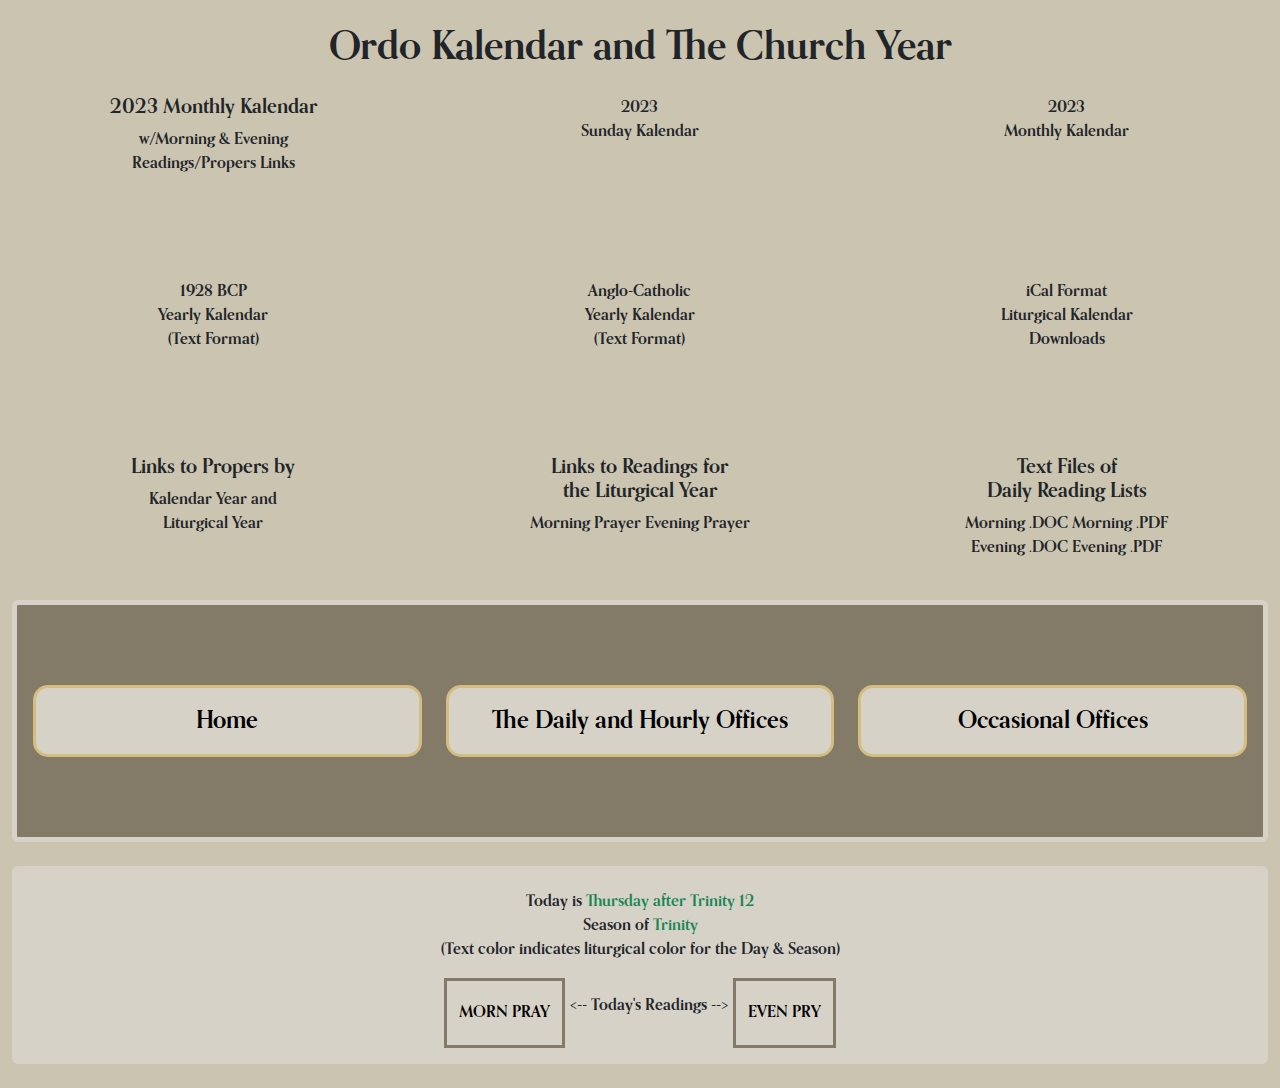
==== church-year.html @ a22a6d5c "update all" ====
<!doctype html>
<html lang="en">
<head>
    <meta charset="utf-8">
    <meta content="width=device-width, initial-scale=1" name="viewport">
    <link href="assets/images/favicon.ico" rel="icon" type="image/x-icon">
    <title>Ordo Kalendar and The Church Year - Common Prayer Online</title>
    <link href="assets/vendor/Bootstrap/css/bootstrap.min.css" rel="stylesheet"/>
    <link href="assets/vendor/FontAwesome/css/all.min.css" rel="stylesheet"/>
    <link href='assets/vendor/Animate/animate.min.css' rel='stylesheet'/>
    <link href="assets/css/style.css" rel="stylesheet"/>
</head>
<body>

<section class="container-fluid">
    <div class="row">
        <div class="col-12 mt-4 text-center">
            <h1>Ordo Kalendar and The Church Year</h1>
        </div>
        <div class="col-lg-4 mt-3 text-center">
            <a class="text-decoration-none text-dark" href="#">
                <h5>
                    2023 Monthly Kalendar
                </h5>
                <p>
                    w/Morning & Evening<br/>
                    Readings/Propers Links
                </p>
            </a>
            <i class="fa-regular fa-Kalendar-days fa-6x mt-3"></i>
        </div>
        <div class="col-lg-4 mt-3 text-center">
            <a class="text-decoration-none text-dark" href="#">
                <p>
                    2023<br/>
                    Sunday Kalendar
                </p>
            </a>
            <i class="fa-regular fa-Kalendar-days fa-6x mt-3"></i>
        </div>
        <div class="col-lg-4 mt-3 text-center">
            <a class="text-decoration-none text-dark" href="#">
                <p>
                    2023<br/>
                    Monthly Kalendar
                </p>
            </a>
            <i class="fa-regular fa-Kalendar-days fa-6x mt-3"></i>
        </div>
    </div>
    <div class="row mt-5">
        <div class="col-lg-4 mt-3 text-center">
            <a class="text-decoration-none text-dark" href="#">
                <p>
                    1928 BCP<br/>
                    Yearly Kalendar<br/>
                    (Text Format)
                </p>
            </a>
            <i class="fa-regular fa-Kalendar-days fa-6x mt-3"></i>
        </div>
        <div class="col-lg-4 mt-3 text-center">
            <a class="text-decoration-none text-dark" href="#">
                <p>
                    Anglo-Catholic<br/>
                    Yearly Kalendar<br/>
                    (Text Format)
                </p>
            </a>
            <i class="fa-regular fa-Kalendar-days fa-6x mt-3"></i>
        </div>
        <div class="col-lg-4 mt-3 text-center">
            <a class="text-decoration-none text-dark" href="#">
                <p>
                    iCal Format<br/>
                    Liturgical Kalendar<br/>
                    Downloads
                </p>
            </a>
            <i class="fa-regular fa-Kalendar-days fa-6x mt-3"></i>
        </div>
    </div>
    <div class="row mt-5">
        <div class="col-lg-4 mt-3 text-center">
            <h5>
                Links to Propers by
            </h5>
            <a class="text-decoration-none text-dark" href="#">
                <p>
                    Kalendar Year and<br/>
                    Liturgical Year
                </p>
            </a>
        </div>
        <div class="col-lg-4 mt-3 text-center">
            <h5>
                Links to Readings for<br/>
                the Liturgical Year
            </h5>
            <a class="text-decoration-none text-dark" href="#">
                <p>

                    Morning Prayer Evening Prayer
                </p>
            </a>
        </div>
        <div class="col-lg-4 mt-3 text-center">
            <h5>
                Text Files of<br/>
                Daily Reading Lists
            </h5>
            <a class="text-decoration-none text-dark" href="#">
                <p>
                    Morning .DOC Morning .PDF<br/>
                    Evening .DOC Evening .PDF
                </p>
            </a>
        </div>
    </div>
</section>

<section class="container-fluid">
    <div class="card mt-4 cpo-card-btn wow fadeInDown" data-wow-delay="0.5s" data-wow-duration="1s">
        <div class="row">
            <div class="col-lg-4 mb-3">
                <a class="btn btn-primary cpo-btn-home w-100" href="index.html">Home</a>
            </div>
            <div class="col-lg-4 mb-3">
                <a class="btn btn-primary cpo-btn-home w-100" href="daily-office.html">The Daily and Hourly Offices</a>
            </div>
            <div class="col-lg-4 mb-3">
                <a class="btn btn-primary cpo-btn-home w-100" href="occasional-office.html">Occasional Offices</a>
            </div>
        </div>
    </div>
</section>

<section class="container-fluid mb-4">
    <div class="card cpo-footer-card mt-4 text-center pt-4 pb-3 wow fadeInDown" data-wow-duration="1s" data-wow-delay="0.5s">
        <p>
            Today is <span class="text-success">Thursday after Trinity 12</span>
            <br/>
            Season of <span class="text-success">Trinity</span>
            <br/>
            (Text color indicates liturgical color for the Day & Season)
        </p>
        <div class="row">
            <div class="col-lg-4 mx-auto">
                <div class="d-flex justify-content-center">
                    <a class="btn btn-primary cpo-home-btn d-flex justify-content-center align-items-center" href="#">
                        MORN PRAY
                    </a>
                    <p class="mt-3 d-lg-none d-block"><-Today's Readings-></p>
                    <p class="mt-3 d-lg-block d-none"><-- Today's Readings --></p>
                    <a class="btn btn-primary cpo-home-btn d-flex justify-content-center align-items-center" href="#">
                        EVEN PRY
                    </a>
                </div>
            </div>
        </div>
    </div>
</section>
<script src="assets/vendor/Bootstrap/js/bootstrap.bundle.min.js"></script>
<script src="assets/vendor/jQuery/jquery-3.6.4.min.js"></script>
<script src="assets/vendor/OwlCarousel/js/owl.carousel.min.js"></script>
<script src="assets/vendor/Wow/wow.js"></script>
<script src="assets/js/main.js"></script>
</body>
</html>
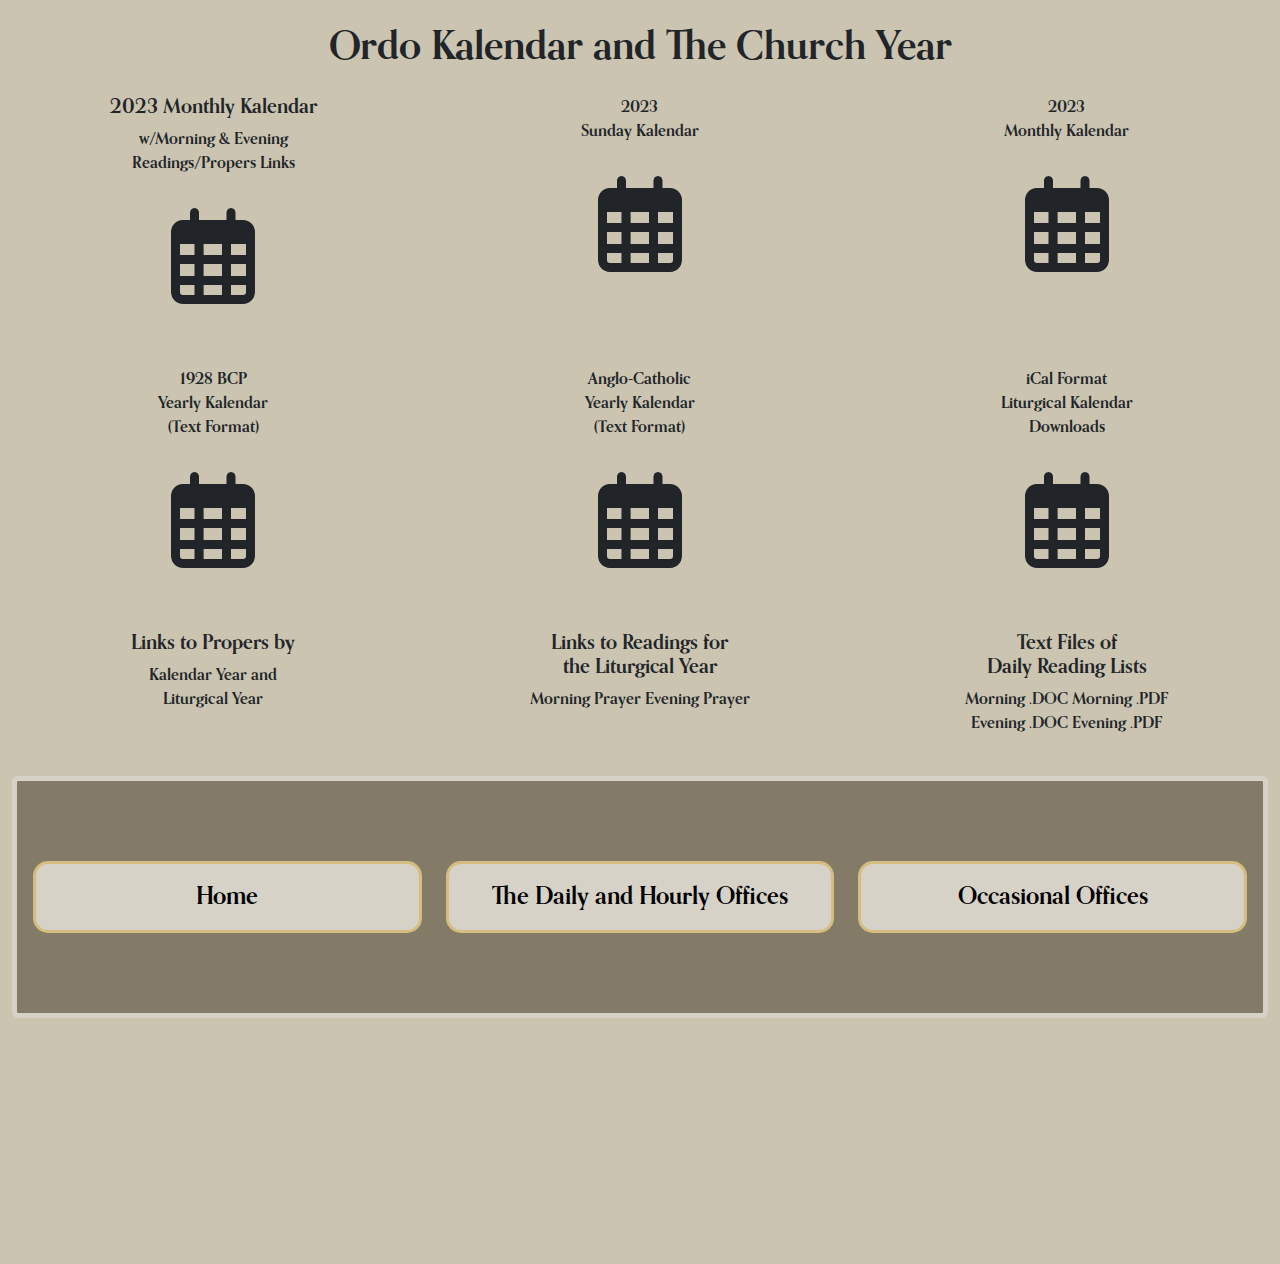
==== commit 99969951: "update all" ====
--- a/church-year.html
+++ b/church-year.html
@@ -27,7 +27,7 @@
                     Readings/Propers Links
                 </p>
             </a>
-            <i class="fa-regular fa-Kalendar-days fa-6x mt-3"></i>
+            <i class="fa-regular fa-calendar-days fa-6x mt-3"></i>
         </div>
         <div class="col-lg-4 mt-3 text-center">
             <a class="text-decoration-none text-dark" href="#">
@@ -36,7 +36,7 @@
                     Sunday Kalendar
                 </p>
             </a>
-            <i class="fa-regular fa-Kalendar-days fa-6x mt-3"></i>
+            <i class="fa-regular fa-calendar-days fa-6x mt-3"></i>
         </div>
         <div class="col-lg-4 mt-3 text-center">
             <a class="text-decoration-none text-dark" href="#">
@@ -45,7 +45,7 @@
                     Monthly Kalendar
                 </p>
             </a>
-            <i class="fa-regular fa-Kalendar-days fa-6x mt-3"></i>
+            <i class="fa-regular fa-calendar-days fa-6x mt-3"></i>
         </div>
     </div>
     <div class="row mt-5">
@@ -57,7 +57,7 @@
                     (Text Format)
                 </p>
             </a>
-            <i class="fa-regular fa-Kalendar-days fa-6x mt-3"></i>
+            <i class="fa-regular fa-calendar-days fa-6x mt-3"></i>
         </div>
         <div class="col-lg-4 mt-3 text-center">
             <a class="text-decoration-none text-dark" href="#">
@@ -67,7 +67,7 @@
                     (Text Format)
                 </p>
             </a>
-            <i class="fa-regular fa-Kalendar-days fa-6x mt-3"></i>
+            <i class="fa-regular fa-calendar-days fa-6x mt-3"></i>
         </div>
         <div class="col-lg-4 mt-3 text-center">
             <a class="text-decoration-none text-dark" href="#">
@@ -77,7 +77,7 @@
                     Downloads
                 </p>
             </a>
-            <i class="fa-regular fa-Kalendar-days fa-6x mt-3"></i>
+            <i class="fa-regular fa-calendar-days fa-6x mt-3"></i>
         </div>
     </div>
     <div class="row mt-5">
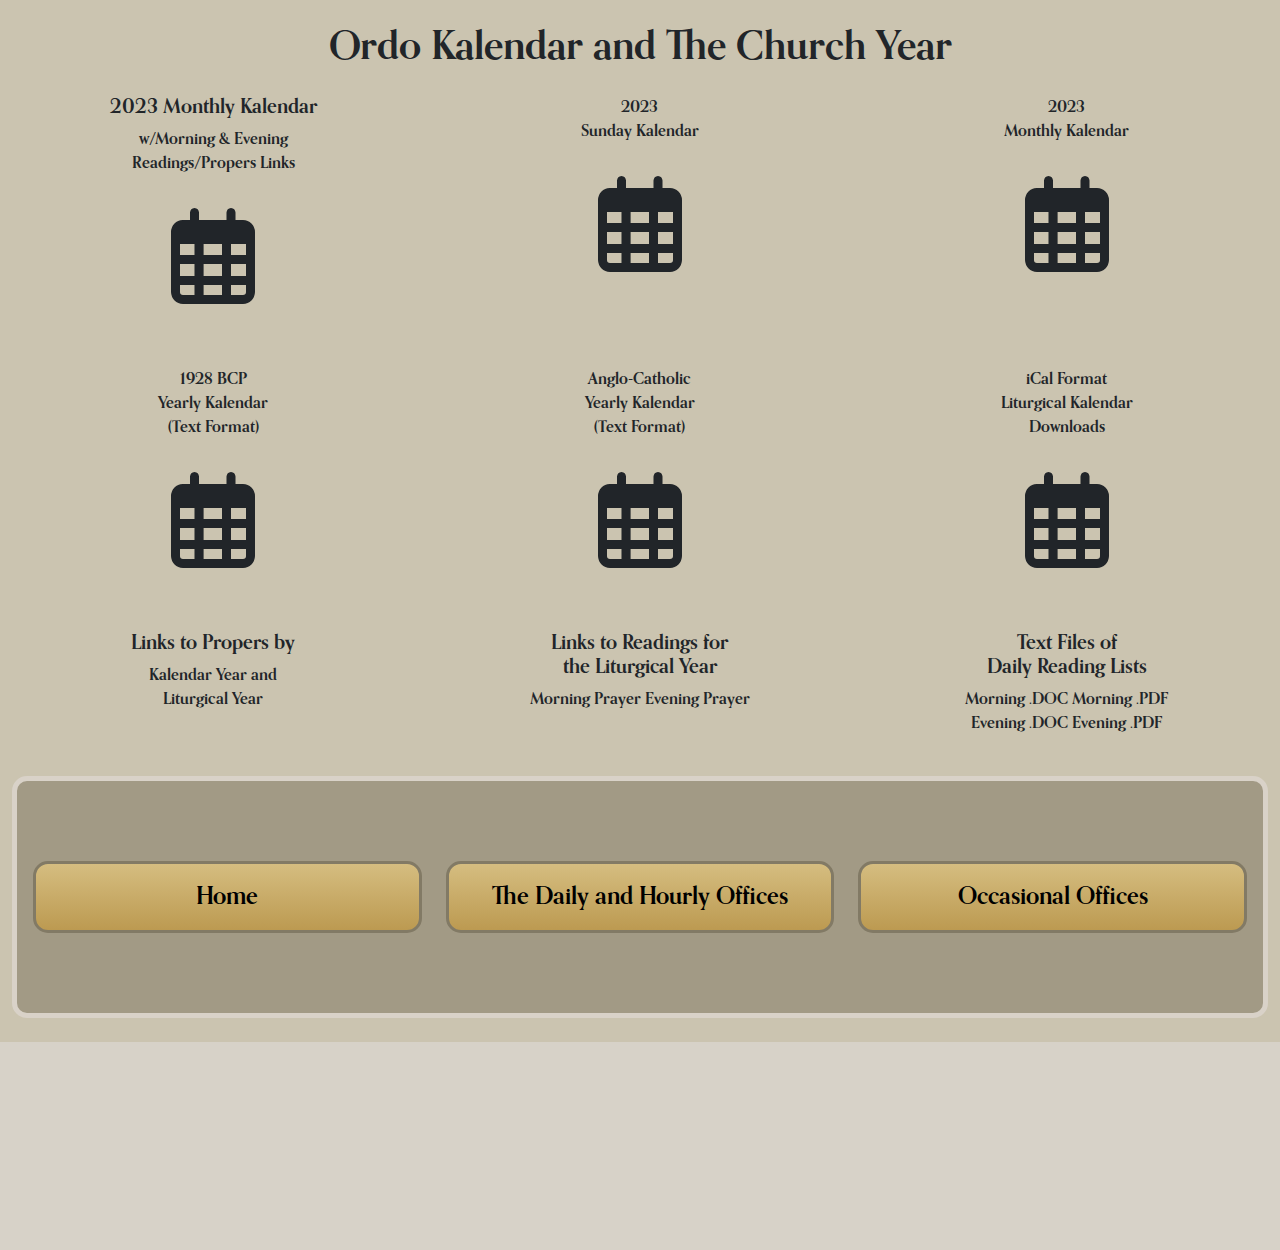
==== commit 82c490bd: "update files" ====
--- a/church-year.html
+++ b/church-year.html
@@ -12,6 +12,7 @@
 </head>
 <body>
 
+<!-- Church Year Start -->
 <section class="container-fluid">
     <div class="row">
         <div class="col-12 mt-4 text-center">
@@ -118,9 +119,11 @@
         </div>
     </div>
 </section>
+<!-- Church Year End -->
 
+<!-- Main Button Start -->
 <section class="container-fluid">
-    <div class="card mt-4 cpo-card-btn wow fadeInDown" data-wow-delay="0.5s" data-wow-duration="1s">
+    <div class="card mt-4 cpo-card-btn wow fadeInDown" data-wow-duration="1s" data-wow-delay="0.5s">
         <div class="row">
             <div class="col-lg-4 mb-3">
                 <a class="btn btn-primary cpo-btn-home w-100" href="index.html">Home</a>
@@ -134,32 +137,41 @@
         </div>
     </div>
 </section>
+<!-- Main Button End -->
 
-<section class="container-fluid mb-4">
-    <div class="card cpo-footer-card mt-4 text-center pt-4 pb-3 wow fadeInDown" data-wow-duration="1s" data-wow-delay="0.5s">
-        <p>
-            Today is <span class="text-success">Thursday after Trinity 12</span>
-            <br/>
-            Season of <span class="text-success">Trinity</span>
-            <br/>
-            (Text color indicates liturgical color for the Day & Season)
-        </p>
-        <div class="row">
-            <div class="col-lg-4 mx-auto">
-                <div class="d-flex justify-content-center">
-                    <a class="btn btn-primary cpo-home-btn d-flex justify-content-center align-items-center" href="#">
-                        MORN PRAY
-                    </a>
-                    <p class="mt-3 d-lg-none d-block"><-Today's Readings-></p>
-                    <p class="mt-3 d-lg-block d-none"><-- Today's Readings --></p>
-                    <a class="btn btn-primary cpo-home-btn d-flex justify-content-center align-items-center" href="#">
-                        EVEN PRY
-                    </a>
+<!-- Footer Start -->
+<section class="cpo-footer-bg">
+    <div class="container-fluid pb-4">
+        <div class="card cpo-footer-card mt-4 text-center pt-4 pb-3 wow fadeInDown" data-wow-duration="1s"
+             data-wow-delay="0.5s">
+            <p>
+                Today is <span class="bishop-purple">Thursday after Trinity 12</span>
+                <br/>
+                Season of <span class="bishop-purple">Trinity</span>
+                <br/>
+                (Text color indicates liturgical color for the Day & Season)
+            </p>
+            <div class="row">
+                <div class="col-lg-6 mx-auto">
+                    <div class="d-flex justify-content-center">
+                        <a class="btn btn-primary cpo-footer-btn d-flex justify-content-center align-items-center"
+                           href="#">
+                            MORNING PRAYER
+                        </a>
+                        <p class="mt-3 d-lg-none d-block"><i class="fa-solid fa-arrow-left"></i>Today's Readings<i class="fa-solid fa-arrow-right"></i></p>
+                        <p class="mt-3 d-lg-block d-none"><i class="fa-solid fa-arrow-left"></i> Today's Readings <i class="fa-solid fa-arrow-right"></i></p>
+                        <a class="btn btn-primary cpo-footer-btn d-flex justify-content-center align-items-center"
+                           href="#">
+                            EVENING PRAYER
+                        </a>
+                    </div>
                 </div>
             </div>
         </div>
     </div>
 </section>
+<!-- Footer End -->
+
 <script src="assets/vendor/Bootstrap/js/bootstrap.bundle.min.js"></script>
 <script src="assets/vendor/jQuery/jquery-3.6.4.min.js"></script>
 <script src="assets/vendor/OwlCarousel/js/owl.carousel.min.js"></script>
--- a/assets/css/style.css
+++ b/assets/css/style.css
@@ -13,55 +13,55 @@
     src: url("../fonts/Orpheus-Pro-Medium.otf");
 }
 
-body{
+body {
     background: #cbc4b0;
-    font-family: 'Orpheus-Pro-Bold',sans-serif;
+    font-family: 'Orpheus-Pro-Bold', sans-serif;
 }
 
 
-.cole-stone{
+.cole-stone {
     color: #a29987;
 }
 
-.york-gray{
+.york-gray {
     color: #d3ccba;
 }
 
-.bruton-white{
+.bruton-white {
     color: #d7d2c8;
 }
 
-.pelham-gray{
+.pelham-gray {
     color: #847a68;
 }
 
-.palace-ocher{
+.palace-ocher {
     color: #bc9a51;
 }
 
-.bishop-purple{
+.bishop-purple {
     color: #67032f;
 }
 
-.cpo-logo{
+.cpo-logo {
     max-width: 150px;
 }
 
-.cpo-title{
+.cpo-title {
     letter-spacing: 5px;
 }
 
-.cpo-home-image{
-    border:5px solid #847a68;
+.cpo-home-image {
+    border: 5px solid #847a68;
 }
 
-.cpo-card{
-    border:5px solid #847a68;
+.cpo-card {
+    border: 5px solid #847a68;
     background: #d7d2c8;
 }
 
-.cpo-home-btn{
-    border:3px solid #847a68;
+.cpo-home-btn {
+    border: 3px solid #847a68;
     border-radius: unset;
     background: #d7d2c8;
     color: black;
@@ -70,21 +70,22 @@
     margin: auto;
 }
 
-.cpo-home-btn:hover,.cpo-home-btn:active{
-    border:3px solid #847a68 !important;
+.cpo-home-btn:hover, .cpo-home-btn:active {
+    border: 3px solid #847a68 !important;
     background: #847a68 !important;
     color: black !important;
 }
 
-.cpo-card-btn{
-    background: #847a68;
+.cpo-card-btn {
+    background: #a29a85;
     padding: 5rem 1rem 4rem;
-    border:5px solid #d7d2c8;
+    border: 5px solid #d9d2c8;
+    border-radius: 15px;
 }
 
-.cpo-btn-home{
-    background: #d7d2c8;
-    border:3px solid #d5bd80;
+.cpo-btn-home {
+    background-image: linear-gradient(#d5bd80, #bc9a51);
+    border: 3px solid #827a65;
     color: black;
     font-size: 1.5rem;
     font-weight: bold;
@@ -93,13 +94,40 @@
     border-radius: 15px;
 }
 
-.cpo-btn-home:hover,.cpo-btn-home:active{
-    border:3px solid #d5bd80 !important;
-    background: #d5bd80 !important;
-    color: black !important;
+.cpo-btn-home:hover, .cpo-btn-home:active {
+    background-image: linear-gradient(#bc9a51, #bc9a51);
+    border: 3px solid #827a65;
+    color: black;
+    font-size: 1.5rem;
+    font-weight: bold;
+    padding-top: 15px;
+    padding-bottom: 15px;
+    border-radius: 15px;
 }
 
-.cpo-footer-card{
+.cpo-footer-bg {
+    background: #d7d2c8;
+}
+
+.cpo-footer-card {
     background: #d7d2c8;
     border: unset;
 }
+
+.cpo-footer-btn {
+    border: 3px solid #847a68;
+    border-radius: 10px;
+    background: #bc9a51;
+    color: black;
+    font-weight: bold;
+    margin: auto;
+}
+
+.cpo-footer-btn:hover, .cpo-footer-btn:active {
+    border: 3px solid #847a68;
+    border-radius: 10px;
+    background: #d5bd80;
+    color: black;
+    font-weight: bold;
+    margin: auto;
+}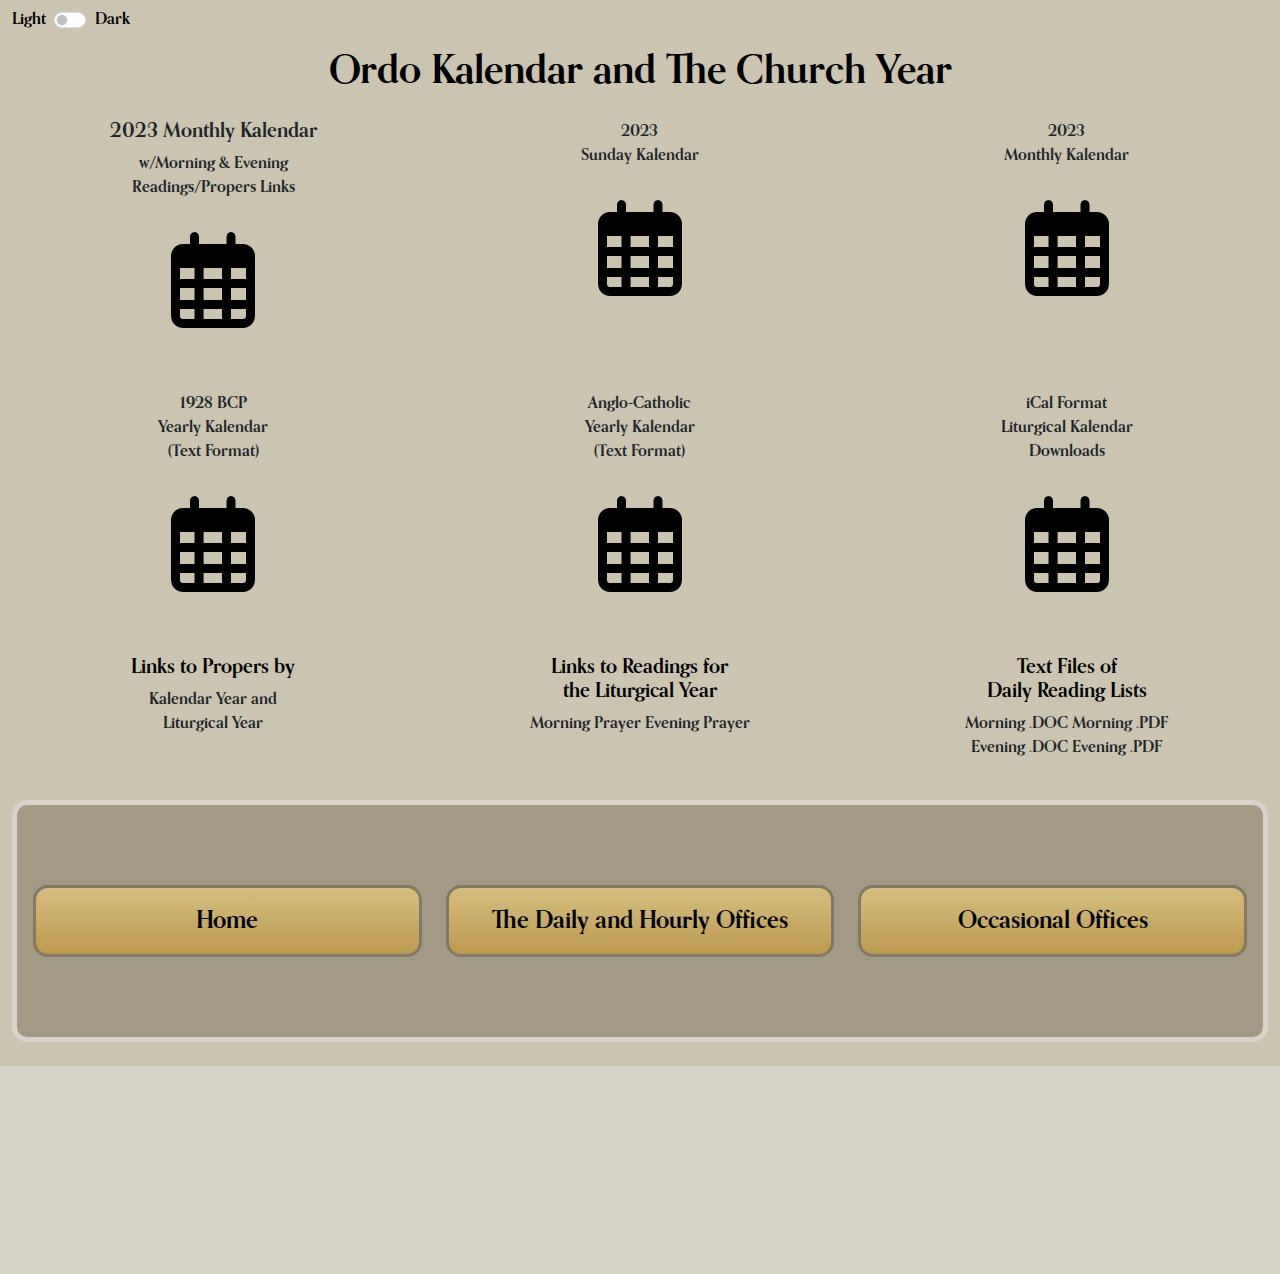
==== commit c76a66aa: "update files" ====
--- a/church-year.html
+++ b/church-year.html
@@ -11,11 +11,24 @@
     <link href="assets/css/style.css" rel="stylesheet"/>
 </head>
 <body>
+<div class="container-fluid form-check form-switch mt-2 position-absolute" style="padding-left: unset">
+    <div class="row mx-lg-0 mx-auto" style="max-width: 125px">
+        <div class="col-4">
+            <label class="form-check-label" for="darkModeSwitch">Light</label>
+        </div>
+        <div class="col-4">
+            <input class="form-check-input" type="checkbox" role="switch" id="darkModeSwitch" style="margin-left: unset;">
+        </div>
+        <div class="col-4">
+            <label class="form-check-label" for="darkModeSwitch">Dark</label>
+        </div>
+    </div>
+</div>
 
 <!-- Church Year Start -->
 <section class="container-fluid">
     <div class="row">
-        <div class="col-12 mt-4 text-center">
+        <div class="col-12 pt-5 text-center">
             <h1>Ordo Kalendar and The Church Year</h1>
         </div>
         <div class="col-lg-4 mt-3 text-center">
--- a/assets/css/style.css
+++ b/assets/css/style.css
@@ -13,8 +13,22 @@
     src: url("../fonts/Orpheus-Pro-Medium.otf");
 }
 
+
+/* Light Mode */
+:root {
+    --background-color: #cbc4b0;
+    --text-color: #000;
+}
+
+/* Dark Mode */
+.dark-mode {
+    --background-color: #222;
+    --text-color: #fff;
+}
+
 body {
-    background: #cbc4b0;
+    background-color: var(--background-color);
+    color: var(--text-color);
     font-family: 'Orpheus-Pro-Bold', sans-serif;
 }
 
@@ -95,9 +109,9 @@
 }
 
 .cpo-btn-home:hover, .cpo-btn-home:active {
-    background-image: linear-gradient(#bc9a51, #bc9a51);
-    border: 3px solid #827a65;
-    color: black;
+    background-image: linear-gradient(#bc9a51, #bc9a51) !important;
+    border: 3px solid #827a65 !important;
+    color: black !important;
     font-size: 1.5rem;
     font-weight: bold;
     padding-top: 15px;
@@ -124,10 +138,22 @@
 }
 
 .cpo-footer-btn:hover, .cpo-footer-btn:active {
-    border: 3px solid #847a68;
-    border-radius: 10px;
-    background: #d5bd80;
+    border: 3px solid #847a68 !important;
+    border-radius: 10px !important;
+    background: #d5bd80 !important;
     color: black;
     font-weight: bold;
     margin: auto;
-}+}
+
+.cpo-content-page-title{
+    display: inline-block;
+    padding-bottom: 5px;
+    border-bottom: 3px solid var(--text-color);;
+}
+
+#text-container {
+    font-size: 16px;
+}
+
+
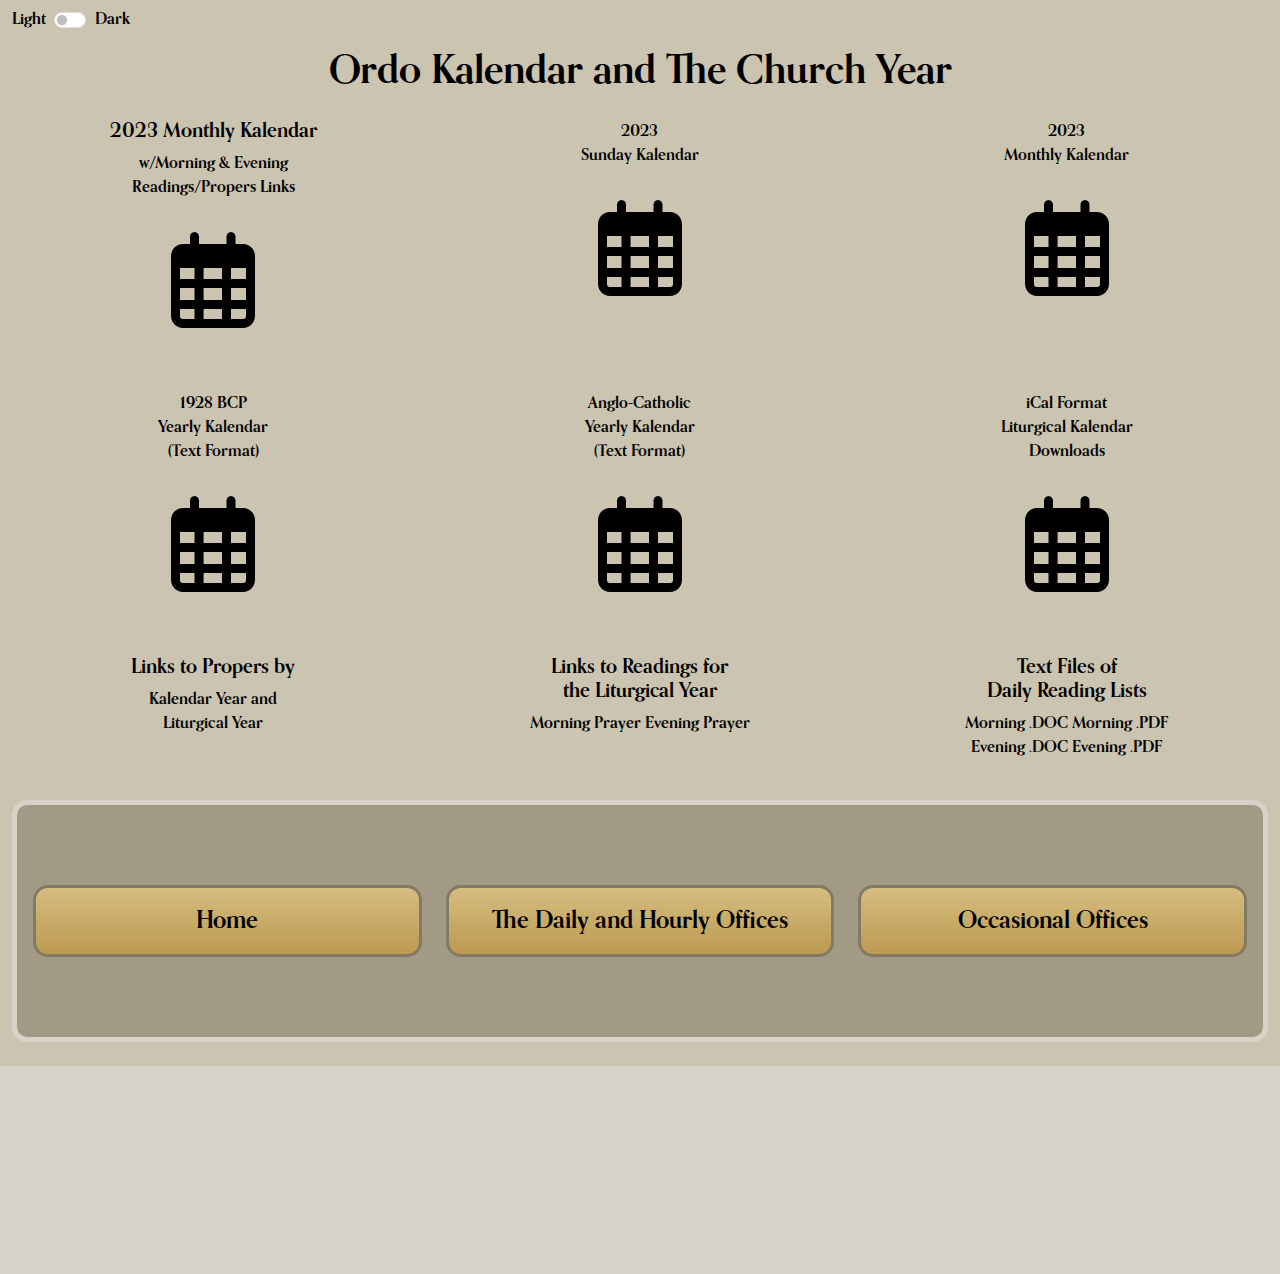
==== commit c82ec579: "update all" ====
--- a/church-year.html
+++ b/church-year.html
@@ -32,7 +32,7 @@
             <h1>Ordo Kalendar and The Church Year</h1>
         </div>
         <div class="col-lg-4 mt-3 text-center">
-            <a class="text-decoration-none text-dark" href="#">
+            <a class="text-decoration-none cpo-text" href="#">
                 <h5>
                     2023 Monthly Kalendar
                 </h5>
@@ -44,7 +44,7 @@
             <i class="fa-regular fa-calendar-days fa-6x mt-3"></i>
         </div>
         <div class="col-lg-4 mt-3 text-center">
-            <a class="text-decoration-none text-dark" href="#">
+            <a class="text-decoration-none cpo-text" href="#">
                 <p>
                     2023<br/>
                     Sunday Kalendar
@@ -53,7 +53,7 @@
             <i class="fa-regular fa-calendar-days fa-6x mt-3"></i>
         </div>
         <div class="col-lg-4 mt-3 text-center">
-            <a class="text-decoration-none text-dark" href="#">
+            <a class="text-decoration-none cpo-text" href="#">
                 <p>
                     2023<br/>
                     Monthly Kalendar
@@ -64,7 +64,7 @@
     </div>
     <div class="row mt-5">
         <div class="col-lg-4 mt-3 text-center">
-            <a class="text-decoration-none text-dark" href="#">
+            <a class="text-decoration-none cpo-text" href="#">
                 <p>
                     1928 BCP<br/>
                     Yearly Kalendar<br/>
@@ -74,7 +74,7 @@
             <i class="fa-regular fa-calendar-days fa-6x mt-3"></i>
         </div>
         <div class="col-lg-4 mt-3 text-center">
-            <a class="text-decoration-none text-dark" href="#">
+            <a class="text-decoration-none cpo-text" href="#">
                 <p>
                     Anglo-Catholic<br/>
                     Yearly Kalendar<br/>
@@ -84,7 +84,7 @@
             <i class="fa-regular fa-calendar-days fa-6x mt-3"></i>
         </div>
         <div class="col-lg-4 mt-3 text-center">
-            <a class="text-decoration-none text-dark" href="#">
+            <a class="text-decoration-none cpo-text" href="#">
                 <p>
                     iCal Format<br/>
                     Liturgical Kalendar<br/>
@@ -99,7 +99,7 @@
             <h5>
                 Links to Propers by
             </h5>
-            <a class="text-decoration-none text-dark" href="#">
+            <a class="text-decoration-none cpo-text" href="#">
                 <p>
                     Kalendar Year and<br/>
                     Liturgical Year
@@ -111,7 +111,7 @@
                 Links to Readings for<br/>
                 the Liturgical Year
             </h5>
-            <a class="text-decoration-none text-dark" href="#">
+            <a class="text-decoration-none cpo-text" href="#">
                 <p>
 
                     Morning Prayer Evening Prayer
@@ -123,7 +123,7 @@
                 Text Files of<br/>
                 Daily Reading Lists
             </h5>
-            <a class="text-decoration-none text-dark" href="#">
+            <a class="text-decoration-none cpo-text" href="#">
                 <p>
                     Morning .DOC Morning .PDF<br/>
                     Evening .DOC Evening .PDF
--- a/assets/css/style.css
+++ b/assets/css/style.css
@@ -156,4 +156,6 @@
     font-size: 16px;
 }
 
-
+.cpo-text{
+    color: var(--text-color);
+}
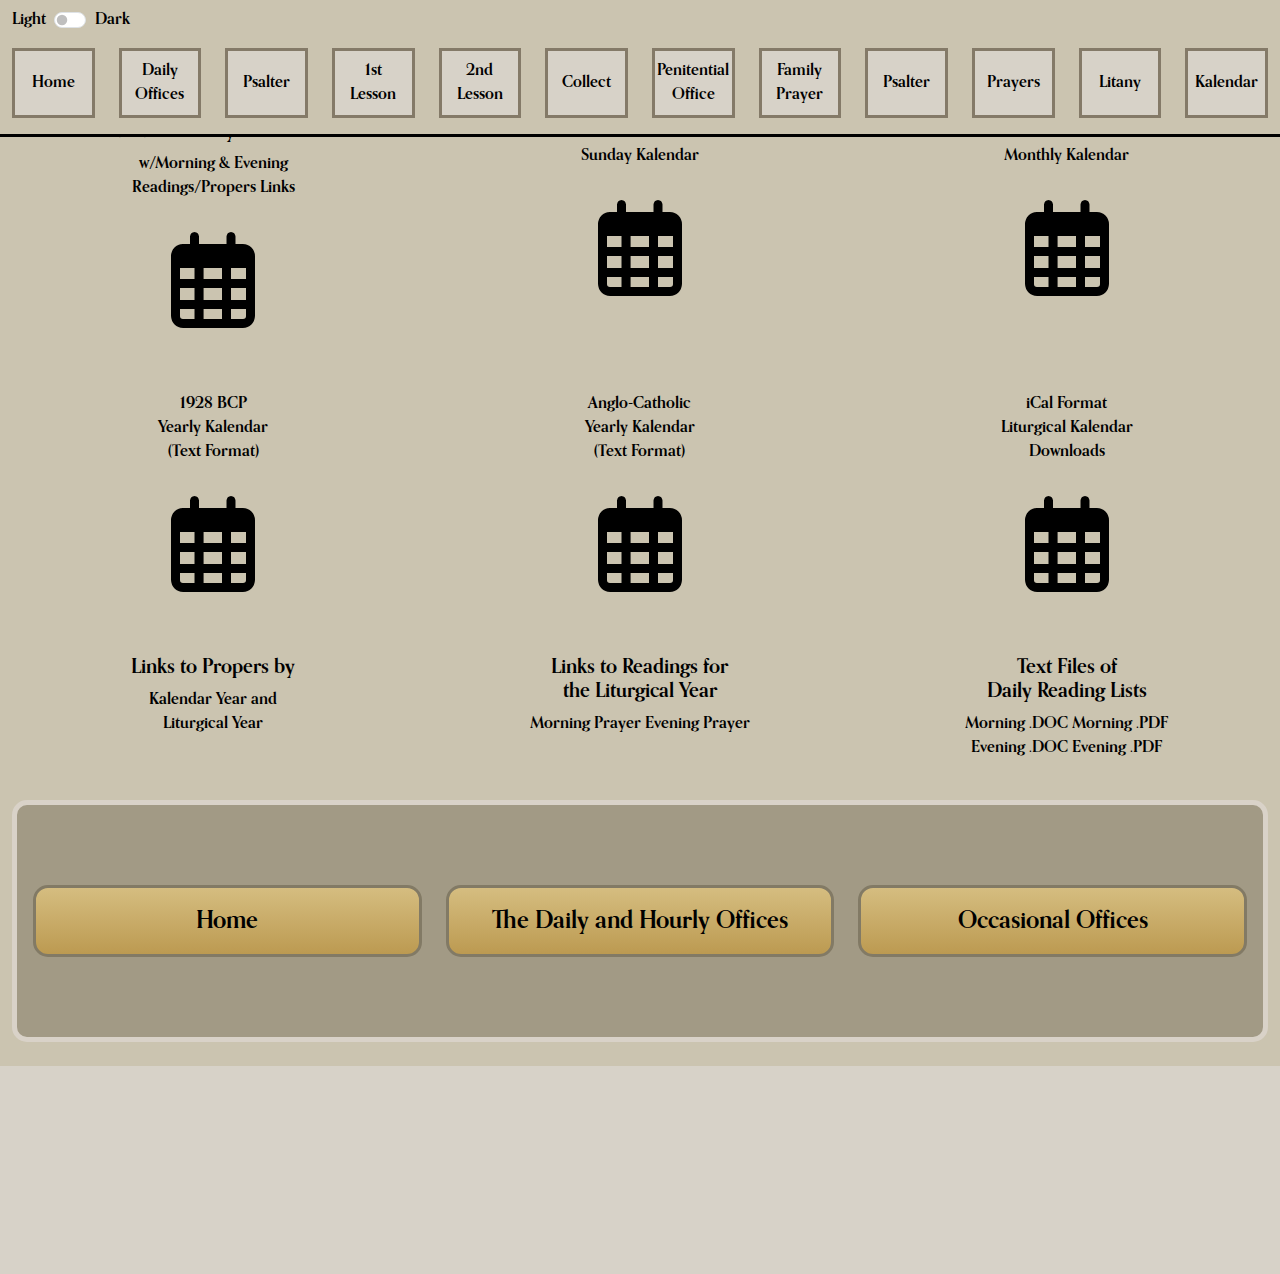
==== commit e2593813: "update all" ====
--- a/church-year.html
+++ b/church-year.html
@@ -11,19 +11,116 @@
     <link href="assets/css/style.css" rel="stylesheet"/>
 </head>
 <body>
-<div class="container-fluid form-check form-switch mt-2 position-absolute" style="padding-left: unset">
-    <div class="row mx-lg-0 mx-auto" style="max-width: 125px">
-        <div class="col-4">
-            <label class="form-check-label" for="darkModeSwitch">Light</label>
-        </div>
-        <div class="col-4">
-            <input class="form-check-input" type="checkbox" role="switch" id="darkModeSwitch" style="margin-left: unset;">
-        </div>
-        <div class="col-4">
-            <label class="form-check-label" for="darkModeSwitch">Dark</label>
-        </div>
-    </div>
-</div>
+<section class="fixed-top cpo-bg">
+    <div class="container-fluid form-check form-switch mt-2 position-absolute" style="padding-left: unset">
+        <div class="row mx-lg-0 mx-auto" style="max-width: 125px">
+            <div class="col-4">
+                <label class="form-check-label" for="darkModeSwitch">Light</label>
+            </div>
+            <div class="col-4">
+                <input class="form-check-input" type="checkbox" role="switch" id="darkModeSwitch" style="margin-left: unset;">
+            </div>
+            <div class="col-4">
+                <label class="form-check-label" for="darkModeSwitch">Dark</label>
+            </div>
+        </div>
+    </div>
+
+    <!-- Mobile Menu Button -->
+    <div id="mobile-menu-button" class="d-lg-none pt-5">
+        <div class="cpo-dynamic-bg">
+            <div class="container-fluid pt-3 pb-2">
+                <div class="row">
+                    <div class="col-6">
+                        <h5>
+                            Menu
+                        </h5>
+                    </div>
+                    <div class="col-6 text-end">
+                        <i class="fa-solid fa-bars"></i>
+                    </div>
+                </div>
+            </div>
+        </div>
+    </div>
+
+    <!-- Button Start -->
+    <section class="container-fluid" id="menu-items">
+        <div class="row pt-5">
+            <div class="col-lg-3 wow fadeInLeft" data-wow-duration="0.4s" data-wow-delay="0.4s">
+                <div class="row">
+                    <div class="col-4 mb-3">
+                        <a class="btn btn-primary cpo-home-btn w-100 d-flex justify-content-center align-items-center"
+                           href="#">Home</a>
+                    </div>
+                    <div class="col-4 mb-3">
+                        <a class="btn btn-primary cpo-home-btn w-100 d-flex justify-content-center align-items-center"
+                           href="#">Daily Offices</a>
+                    </div>
+                    <div class="col-4 mb-3">
+                        <a class="btn btn-primary cpo-home-btn w-100 d-flex justify-content-center align-items-center"
+                           href="#">Psalter</a>
+                    </div>
+                </div>
+            </div>
+            <div class="col-lg-3 wow fadeInLeft" data-wow-duration="0.5s" data-wow-delay="0.5s">
+                <div class="row">
+                    <div class="col-4 mb-3">
+                        <a class="btn btn-primary cpo-home-btn w-100 d-flex justify-content-center align-items-center"
+                           href="#">
+                            1st<br/>
+                            Lesson
+                        </a>
+                    </div>
+                    <div class="col-4 mb-3">
+                        <a class="btn btn-primary cpo-home-btn w-100 d-flex justify-content-center align-items-center"
+                           href="#">
+                            2nd<br/>
+                            Lesson
+                        </a>
+                    </div>
+                    <div class="col-4 mb-3">
+                        <a class="btn btn-primary cpo-home-btn w-100 d-flex justify-content-center align-items-center"
+                           href="#">Collect</a>
+                    </div>
+                </div>
+            </div>
+            <div class="col-lg-3 wow fadeInRight" data-wow-duration="0.5s" data-wow-delay="0.5s">
+                <div class="row">
+                    <div class="col-4 mb-3">
+                        <a class="btn btn-primary cpo-home-btn w-100 d-flex justify-content-center align-items-center"
+                           href="#">Penitential Office</a>
+                    </div>
+                    <div class="col-4 mb-3">
+                        <a class="btn btn-primary cpo-home-btn w-100 d-flex justify-content-center align-items-center"
+                           href="#">Family Prayer</a>
+                    </div>
+                    <div class="col-4 mb-3">
+                        <a class="btn btn-primary cpo-home-btn w-100 d-flex justify-content-center align-items-center"
+                           href="#">Psalter</a>
+                    </div>
+                </div>
+            </div>
+            <div class="col-lg-3 wow fadeInRight" data-wow-duration="0.4s" data-wow-delay="0.4s">
+                <div class="row">
+                    <div class="col-4 mb-3">
+                        <a class="btn btn-primary cpo-home-btn w-100 d-flex justify-content-center align-items-center"
+                           href="#">Prayers</a>
+                    </div>
+                    <div class="col-4 mb-3">
+                        <a class="btn btn-primary cpo-home-btn w-100 d-flex justify-content-center align-items-center"
+                           href="#">Litany</a>
+                    </div>
+                    <div class="col-4 mb-3">
+                        <a class="btn btn-primary cpo-home-btn w-100 d-flex justify-content-center align-items-center"
+                           href="kallender.html">Kalendar</a>
+                    </div>
+                </div>
+            </div>
+        </div>
+    </section>
+    <!-- Button End -->
+</section>
 
 <!-- Church Year Start -->
 <section class="container-fluid">
--- a/assets/css/style.css
+++ b/assets/css/style.css
@@ -17,12 +17,14 @@
 /* Light Mode */
 :root {
     --background-color: #cbc4b0;
+    --dynamic-background-color: #ffffff;
     --text-color: #000;
 }
 
 /* Dark Mode */
 .dark-mode {
     --background-color: #222;
+    --dynamic-background-color: #565656;
     --text-color: #fff;
 }
 
@@ -149,7 +151,7 @@
 .cpo-content-page-title{
     display: inline-block;
     padding-bottom: 5px;
-    border-bottom: 3px solid var(--text-color);;
+    border-bottom: 3px solid var(--text-color);
 }
 
 #text-container {
@@ -159,3 +161,40 @@
 .cpo-text{
     color: var(--text-color);
 }
+
+
+.cpo-dynamic-bg{
+    background: var(--dynamic-background-color);
+}
+
+.cpo-bg{
+    background: var(--background-color);
+    border-bottom: 3px solid var(--text-color);
+}
+
+.cpo-body-padding-top{
+    padding-top: 9rem;
+}
+
+.cpo-range{
+    width: 95%;
+}
+
+@media (max-width: 768px) {
+    #menu-items {
+        display: none;
+    }
+
+    #mobile-menu-button {
+        display: block;
+        cursor: pointer;
+    }
+
+    .cpo-range{
+        width: 85%;
+    }
+
+    .cpo-body-padding-top{
+        padding-top: 8rem;
+    }
+}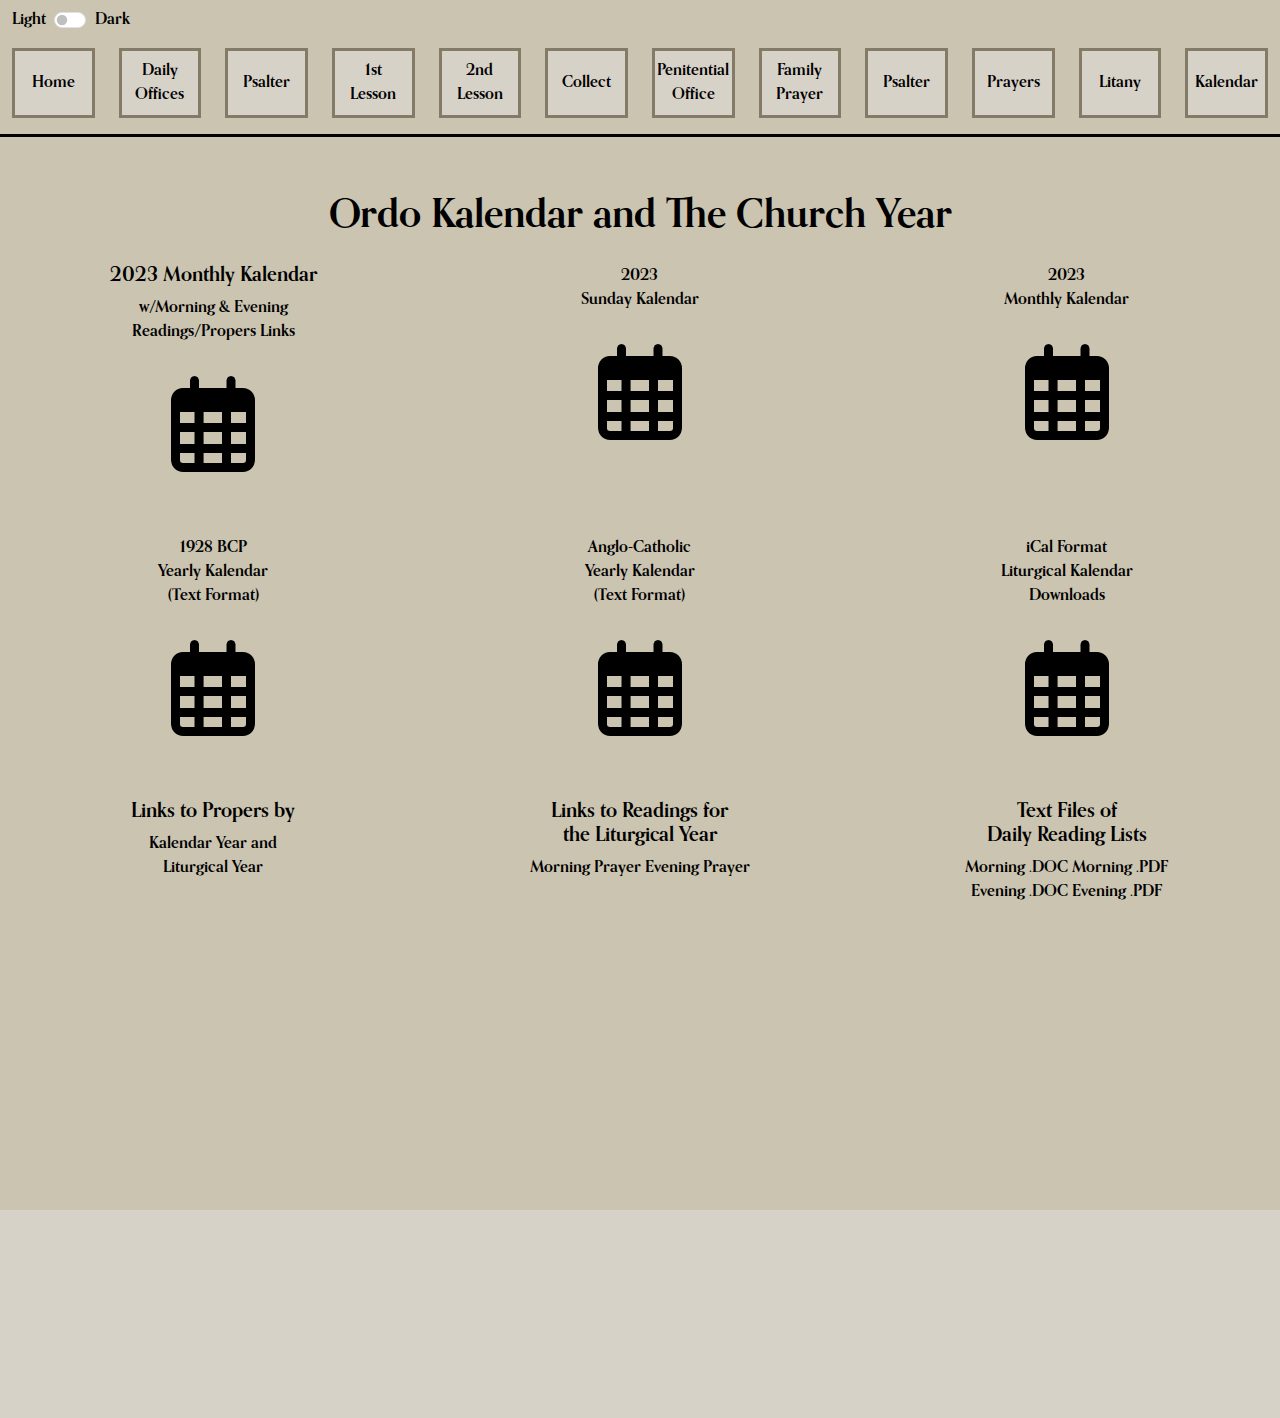
==== commit ea989cc9: "update all" ====
--- a/church-year.html
+++ b/church-year.html
@@ -123,7 +123,7 @@
 </section>
 
 <!-- Church Year Start -->
-<section class="container-fluid">
+<section class="container-fluid cpo-body-padding-top">
     <div class="row">
         <div class="col-12 pt-5 text-center">
             <h1>Ordo Kalendar and The Church Year</h1>
--- a/assets/css/style.css
+++ b/assets/css/style.css
@@ -195,6 +195,6 @@
     }
 
     .cpo-body-padding-top{
-        padding-top: 8rem;
+        padding-top: 6rem;
     }
 }